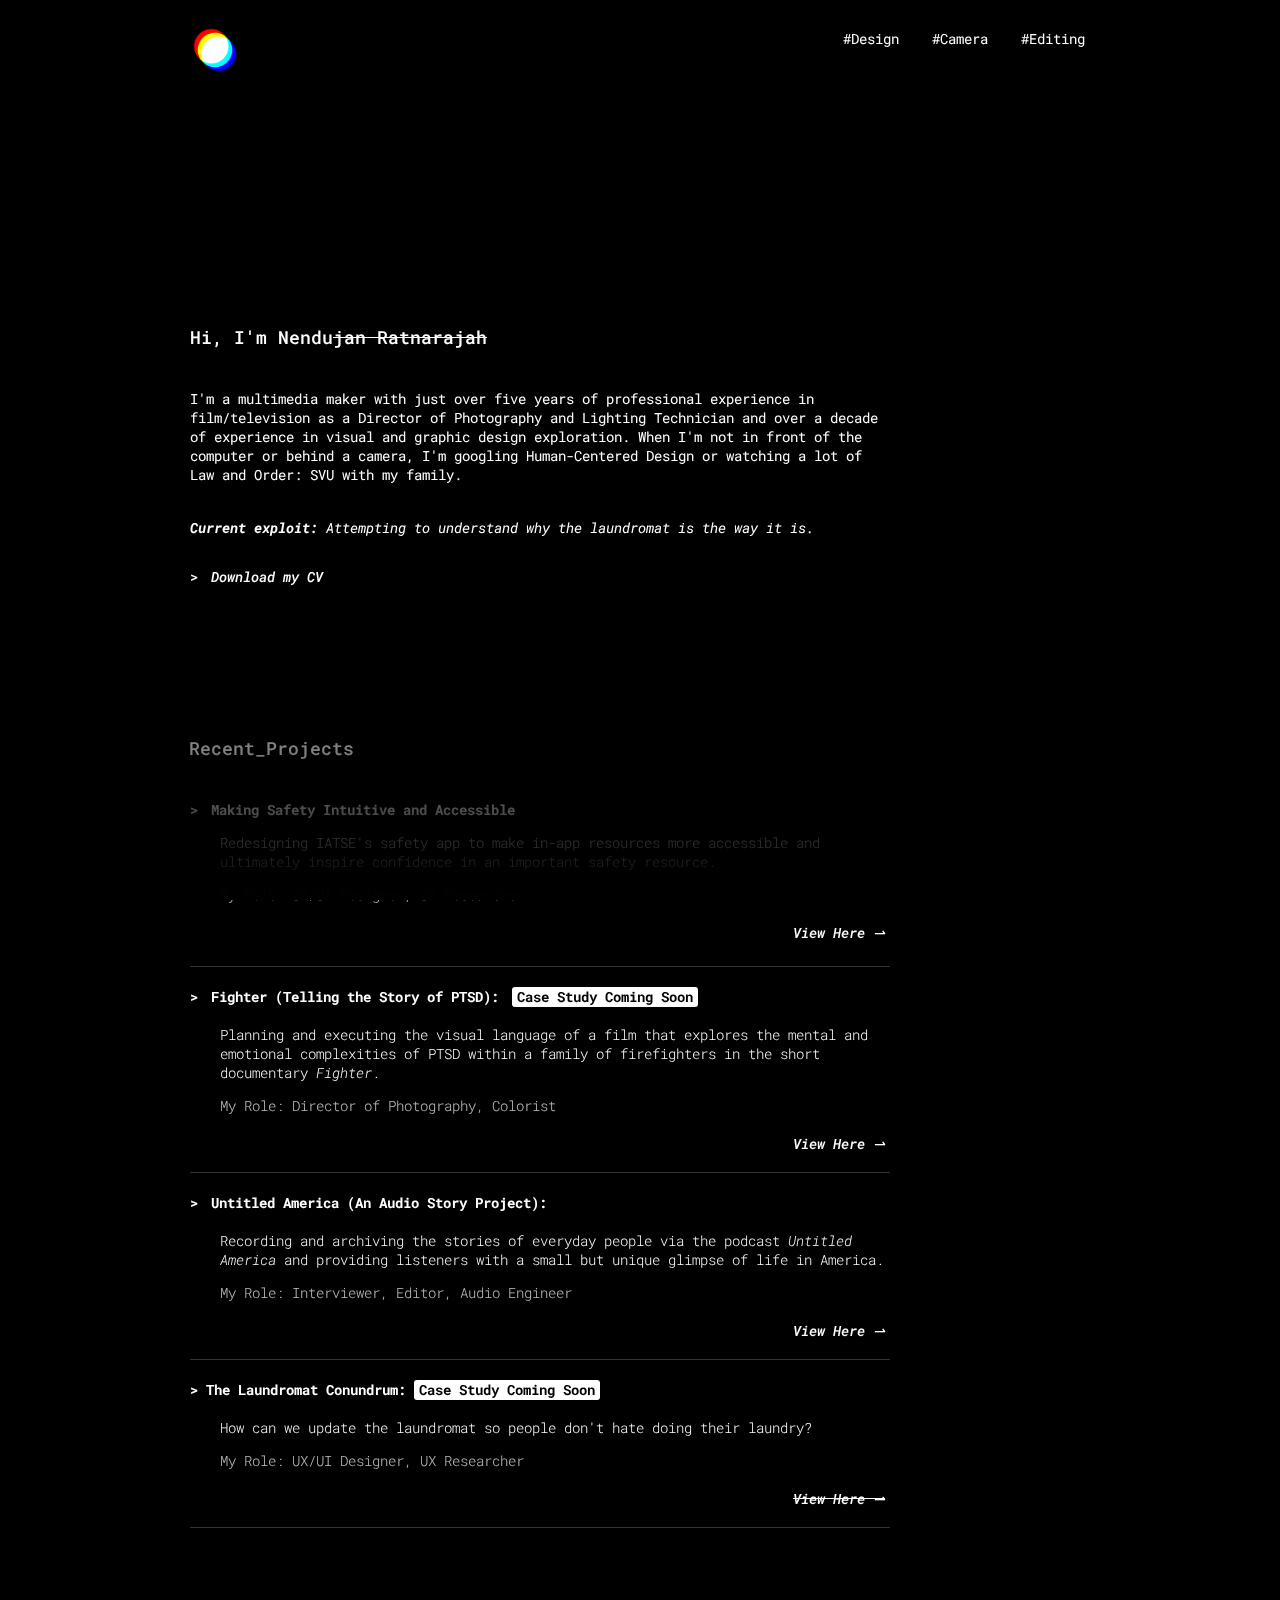
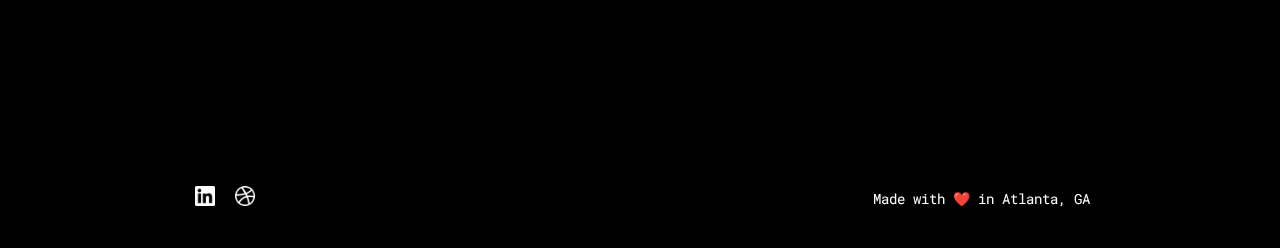
==== index.html @ 7dadbd7d "disabled google analytics" ====
<!-- Don't mind my messy code. I'm learning, as we all are. Enjoy snooping! -->

<!DOCTYPE html>
<html lang="en">
<head>
	<meta charset="UTF-8">
	<meta name="viewport" content="width=device-width, initial-scale=1.0">
	<!-- FAVICON -->
	<link rel="apple-touch-icon" sizes="180x180" href="/apple-touch-icon.png">
	<link rel="icon" type="image/png" sizes="32x32" href="/favicon-32x32.png">
	<link rel="icon" type="image/png" sizes="16x16" href="/favicon-16x16.png">
	<link rel="manifest" href="/site.webmanifest">
	<meta name="msapplication-config" content="/browserconfig.xml" />
	<meta name="msapplication-TileColor" content="#ffffff">
	<meta name="theme-color" content="#ffffff">
	<!-- STYLES -->
	<link rel="stylesheet" type="text/css" href="/styles.css">
	<!-- FONTS -->
	<link rel="preconnect" href="https://fonts.googleapis.com">
	<link rel="preconnect" href="https://fonts.gstatic.com" crossorigin>
	<link href="https://fonts.googleapis.com/css2?family=Roboto+Mono:ital,wght@0,100;0,200;0,300;0,400;0,500;0,600;0,700;1,100;1,200;1,300;1,400;1,500;1,600;1,700&display=swap" rel="stylesheet">
	<title>Nendujan Ratnarajah</title> <!-- You can call me Nendu :) -->
</head>
<header>
	<nav class="navigation">
		<img src="./assets/img/logo/logo_full.png" alt="" class="logo disable">
		<ul class="nav-bar">
			<li class="nav-item"><a href="https://dribbble.com/nendu" class="nav-link" target="_blank">#Design</a></li>
			<li class="nav-item"><a href="https://nendujan.com/" class="nav-link" target="_blank">#Camera</a></li>
			<li class="nav-item"><a href="https://vimeo.com/615211522" class="nav-link" target="_blank">#Editing</a></li>
		</ul>
	</div>
</header>			
<body>
	<div class="container">
		<!-- Intro Section -->
		<div class="intro">
			<h2 class="heading">Hi, I'm Nendu<strike>jan Ratnarajah</strike></h2>
			<div class="description">
				<p class="intro-paragraph">I'm a multimedia maker with just over five years of professional experience in film/television as a Director of Photography and Lighting Technician and over a decade of experience in visual and graphic design exploration. When I'm not in front of the computer or behind a camera, I'm googling Human-Centered Design or watching a lot of Law and Order: SVU with my family.</p>
				<p class="current-exploit-paragraph"><strong>Current exploit:</strong> Attempting to understand why the laundromat is the way it is.</p>
				<p class="resume">> <a href="https://www.dropbox.com/s/9s5twt7p2u2m589/Nendujan_Ratnarajah_CV_2021.pdf?dl=0"><i>Download my CV</i></a></p>
			</div>
		</div>
		<!-- Recent Projects Section -->
		<div class="projects">
			<!-- Projects Heading -->
			<h3 class="heading-sub">Recent_Projects</h3>
			<!-- IATSE Safety App Redesign -->
			<div class="project-block">
				<h4 class="project-heading">&gt; <a href="https://nendu.notion.site/IATSE-Safety-App-Redesign-1991186360f94017a51302e759047520" target="_blank">Making Safety Intuitive and Accessible</a>
				<p class="project-description">Redesigning IATSE's safety app to make in-app resources more accessible and ultimately inspire confidence in an important safety resource.</p>
				<p class="project-role">My Role: UX/UI Designer, UX Researcher</p>
				<p class="view-direct"><a href="https://nendu.notion.site/IATSE-Safety-App-Redesign-1991186360f94017a51302e759047520" target="_blank">View Here ⇀</a></p>
			</div>
			<!-- Fighter -->
			<div class="project-block">
				<h4 class="project-heading">&gt; <a href="https://nendujan.com/fighter" target="_blank">Fighter (Telling the Story of PTSD):</a> <span class="coming-soon">Case Study Coming Soon</span></h4>
				<p class="project-description">Planning and executing the visual language of a film that explores the mental and emotional complexities of PTSD within a family of firefighters in the short documentary <i>Fighter</i>.</p>
				<p class="project-role">My Role: Director of Photography, Colorist</p>
				<p class="view-direct"><a href="https://nendujan.com/fighter" target="_blank">View Here ⇀</a></p>
			</div>
			<!-- Untitled America -->
			<div class="project-block">
				<h4 class="project-heading">&gt; <a href="https://anchor.fm/untitledamerica" target="_blank">Untitled America (An Audio Story Project):</a></h4>
				<p class="project-description">Recording and archiving the stories of everyday people via the podcast <i>Untitled America</i> and providing listeners with a small but unique glimpse of life in America.</p>
				<p class="project-role">My Role: Interviewer, Editor, Audio Engineer</p>
				<p class="view-direct"><a href="https://anchor.fm/untitledamerica" target="_blank">View Here ⇀</a></p>
			</div>
			<!-- The Laundromat Conundrum -->
			<div class="project-block">
				<h4 class="project-heading">&gt; The Laundromat Conundrum: <span class="coming-soon">Case Study Coming Soon</span></h4>
				<p class="project-description">How can we update the laundromat so people don't hate doing their laundry?</p>
				<p class="project-role">My Role: UX/UI Designer, UX Researcher</p>
				<p class="view-direct disable"><a href="#"><strike>View Here ⇀</strike></a></p>
			</div>
		</div>
		<!-- Footer Message -->
		<div class="post-script">
			<div class="social">
    			<a href="https://www.linkedin.com/in/nendujanratnarajah/" target="_blank" class="icons disable"><img src="./assets/img/social/linkedin.png"></a>
   				<a href="https://dribbble.com/nendu" target="_blank" class="icons disable"><img src="./assets/img/social/dribbble.png"></a>
			</div>
			<h2 class="post-script-message">Made with ❤️ in Atlanta, GA</h2>
		</div>
		<div class="fade-out"></div>
	</div>
</body>
</html>
---- styles.css ----
html {
	font-family: 'Roboto Mono', sans-serif;
}

a {
	text-decoration: none;
	color: #fff;
	border-radius: 3px;
	padding-left: 5px;
	padding-right: 5px;
	cursor: pointer;
	cursor: hand;
	-o-transition:.2s;
 	-ms-transition:.2s;
 	-moz-transition:.2s;
 	-webkit-transition:.2s;
 	/* ...and now for the proper property */
 	transition:.2s;
 	transition-timing-function: ease-in;
}

a:not(.disable):hover {
    background-color: #fff;
	color: #000;
	padding-bottom: 1px;
}

header {
	font-weight: 400;
	font-size: 14px;
	position: relative;
	display: block;
	max-width: 900px;
	-webkit-box-align: center;
	-ms-flex-align: center;
	align-items: center;
	margin: 0 auto;
}

.logo {
	width: 50px;
	height: 50px;
}

.navigation {
	display: flex;
	justify-content: space-between;
	align-items: center;
	margin-top: 25px;
}

.nav-bar {
	margin-top: -10px;
	padding: 0;
	list-style-type: none;

}

ul li:first-child {
	margin-left: 0px;
}

.nav-item {
	display: inline;
	text-align: right;
	margin-left: 15px;
}

body {
	background: #000;
	color: #fff;
}

.coming-soon {
	display: inline-block;
	background-color: white;
	color: black;
	padding-left: 5px;
	padding-right: 5px;
	padding-bottom: 1px;
	border-radius: 3px;
}

.view-direct {
	font-size: 14px;
	font-weight: 500;
	font-style: italic;
	text-align: right;
	padding-top: 5px;
	padding-bottom: 5px;
}

.container {
	position: relative;
	display: block;
	height: 70vh;
	max-width: 900px;
	min-height: 650px;
	-webkit-box-align: center;
	-ms-flex-align: center;
	align-items: center;
	margin: 0 auto;
}

.intro	{
	max-width: 700px;
	margin-top: 250px;
	margin-bottom: 150px;
	padding-top: 0px;
}

.projects {
	max-width: 700px;
	padding-bottom: 200px;
}

.intro-paragraph {
	padding-bottom: 20px;
	font-weight: 400;
	font-size: 14px;
}

.current-exploit-paragraph {
	font-style: italic;
	font-size: 14px;
}

.resume {
	margin-top: 30px;
	font-size: 14px;
	font-weight: 500;
}

.heading {
	position: static;
	display: block;
	background-color: black;
	font-size: 18px;
	font-weight: 500;
	mix-blend-mode: lighten;
	color: rgba(255, 255, 255, 1);
	margin-bottom: 40px;
}

.heading-sub {
	font-size: 18px;
	line-height: 24px;
	font-weight: 500;
	mix-blend-mode: lighten;
	color: rgba(255, 255, 255, 1);
	margin-left: -1px;
	margin-bottom: 40px;
}

.project-block {
	border-bottom: 1px solid rgba(255, 255, 255, 0.2);
	margin-bottom: 20px;
}

.project-heading {
	font-weight: 500px;
	font-size: 14px;
}

.project-description {
	margin-left: 30px;
	font-weight: 300;
	font-size: 14px;
}

.project-role {
	margin-left: 30px;
	color: hsla(0, 0%, 100%, 0.75);
	font-weight: 300;
	font-size: 14px;
}

.post-script {
	display: flex;
	justify-content: space-between;
	align-items: center;
	height: 100px;
	width: 100%;
	margin-bottom: 100px;
}

.social {
	align-items: left;
	padding: 0px;
	margin: 0px;
}

.icons img {
	max-width: 20px;
	height: auto;
}

.post-script-message {
	font-size: 14px;
	font-weight: 400;
}

.fade-out {
	position: fixed;
	left: 0;
	bottom: 0;
	height: 300px;
	width: 100%;
	background: -moz-linear-gradient(transparent, black); /* FF 3.6+ */  
    background: -ms-linear-gradient(transparent, black); /* IE10 */  
    background: -webkit-gradient(linear, left top, left bottom, color-stop(0%, #000000), color-stop(100%, #000000)); /* Safari 4+, Chrome 2+ */  
    background: -webkit-linear-gradient(transparent, black); /* Safari 5.1+, Chrome 10+ */  
    background: -o-linear-gradient(transparent, black); /* Opera 11.10 */  
    filter: progid:DXImageTransform.Microsoft.gradient(startColorstr='transparent', endColorstr=#000000); /* IE6 & IE7 */  
    -ms-filter: "progid:DXImageTransform.Microsoft.gradient(startColorstr='#000000', endColorstr=transparent)"; /* IE8+ */  
    background: linear-gradient(transparent, black); /* the standard */  
    z-index: 1;
    pointer-events: none;
}

/* Small Screen Devices */

@media (max-width: 320px) {

	.coming-soon {
		display: block;
		width:  65%;
	}

	.post-script {
		display: block;
		text-align: center;
	}

	.social {
		float: none;
		display: inline-block;
		margin: 0 auto;
	}

	.post-script-message {
		float: none;
		display: inline-block;
	}
}

/* Medium Screen Devices */

@media (max-width: 768px) {

	header {
		font-size: 14px;
		font-weight: 500;
	}

	.logo {
		display: none;
	}

	li a {
		background-color: white;
		color: black;
	}

	.navigation {
		justify-content: center;
	}
	
	.coming-soon {
		margin-left: 25px !important;
	}

}

@media (max-width: 960px) {

	.navigation {
		margin-right: 25px;
	}

	ul {
		text-align: center;
	}

	.container {
		max-width: 90vw;
	}

	.coming-soon {
		margin-left: 0px;
		margin-top: 20px;
		margin-bottom: 0px;
	}

	.intro {
		margin-bottom: 100px;
	}

	.projects {
		max-width: 90vw;
	}

	.project-description {
		margin-left: 25px;
	}

	.project-role {
		margin-left: 25px;
	}

}
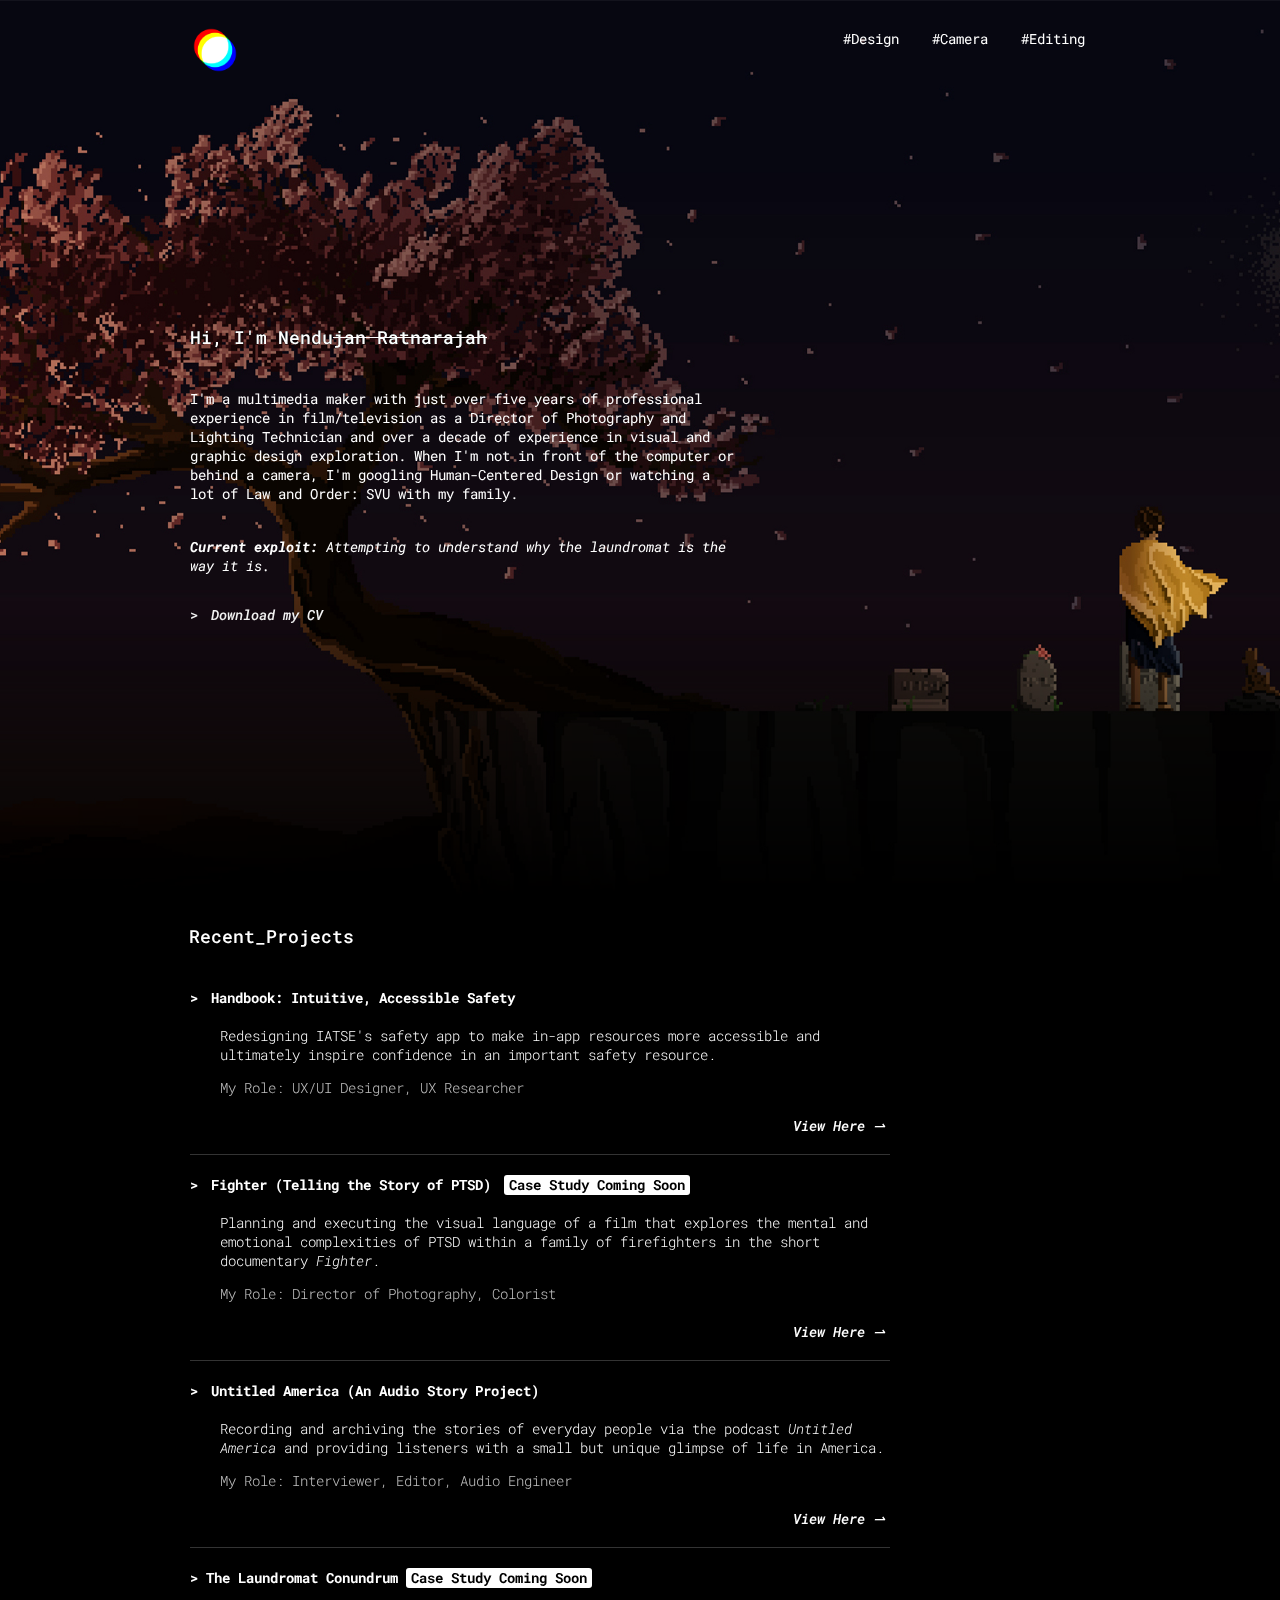
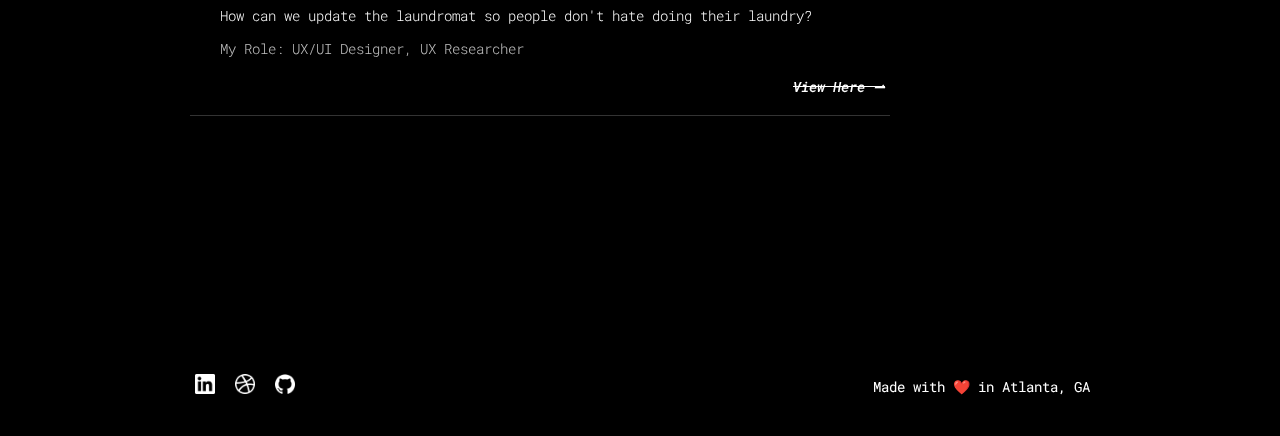
==== commit a7bc1c3a: "Background graphic added, github footer link added, intro width adjusted, IATSE case study title adj" ====
--- a/index.html
+++ b/index.html
@@ -21,69 +21,72 @@
 	<link href="https://fonts.googleapis.com/css2?family=Roboto+Mono:ital,wght@0,100;0,200;0,300;0,400;0,500;0,600;0,700;1,100;1,200;1,300;1,400;1,500;1,600;1,700&display=swap" rel="stylesheet">
 	<title>Nendujan Ratnarajah</title> <!-- You can call me Nendu :) -->
 </head>
-<header>
-	<nav class="navigation">
-		<img src="./assets/img/logo/logo_full.png" alt="" class="logo disable">
-		<ul class="nav-bar">
-			<li class="nav-item"><a href="https://dribbble.com/nendu" class="nav-link" target="_blank">#Design</a></li>
-			<li class="nav-item"><a href="https://nendujan.com/" class="nav-link" target="_blank">#Camera</a></li>
-			<li class="nav-item"><a href="https://vimeo.com/615211522" class="nav-link" target="_blank">#Editing</a></li>
-		</ul>
-	</div>
-</header>			
-<body>
-	<div class="container">
-		<!-- Intro Section -->
-		<div class="intro">
-			<h2 class="heading">Hi, I'm Nendu<strike>jan Ratnarajah</strike></h2>
-			<div class="description">
-				<p class="intro-paragraph">I'm a multimedia maker with just over five years of professional experience in film/television as a Director of Photography and Lighting Technician and over a decade of experience in visual and graphic design exploration. When I'm not in front of the computer or behind a camera, I'm googling Human-Centered Design or watching a lot of Law and Order: SVU with my family.</p>
-				<p class="current-exploit-paragraph"><strong>Current exploit:</strong> Attempting to understand why the laundromat is the way it is.</p>
-				<p class="resume">> <a href="https://www.dropbox.com/s/9s5twt7p2u2m589/Nendujan_Ratnarajah_CV_2021.pdf?dl=0"><i>Download my CV</i></a></p>
+<div class="bg_graphic">
+	<header>
+		<nav class="navigation">
+			<img src="./assets/img/logo/logo_full.png" alt="" class="logo disable">
+			<ul class="nav-bar">
+				<li class="nav-item"><a href="https://dribbble.com/nendu" class="link nav-link" target="_blank">#Design</a></li>
+				<li class="nav-item"><a href="https://nendujan.com/" class="link nav-link" target="_blank">#Camera</a></li>
+				<li class="nav-item"><a href="https://vimeo.com/615211522" class="link nav-link" target="_blank">#Editing</a></li>
+			</ul>
+		</nav>
+	</header>			
+	<body>
+		<div class="container">
+			<!-- Intro Section -->
+			<div class="intro">
+				<h2 class="heading">Hi, I'm Nendu<strike>jan Ratnarajah</strike></h2>
+				<div class="description">
+					<p class="intro-paragraph">I'm a multimedia maker with just over five years of professional experience in film/television as a Director of Photography and Lighting Technician and over a decade of experience in visual and graphic design exploration. When I'm not in front of the computer or behind a camera, I'm googling Human-Centered Design or watching a lot of Law and Order: SVU with my family.</p>
+					<p class="current-exploit-paragraph"><strong>Current exploit:</strong> Attempting to understand why the laundromat is the way it is.</p>
+					<p class="resume">> <a href="https://www.dropbox.com/s/9s5twt7p2u2m589/Nendujan_Ratnarajah_CV_2021.pdf?dl=0" class="link" target="_blank"><i>Download my CV</i></a></p>
+				</div>
 			</div>
+			<!-- Recent Projects Section -->
+			<div class="projects">
+				<!-- Projects Heading -->
+				<h3 class="heading-sub">Recent_Projects</h3>
+				<!-- IATSE Safety App Redesign -->
+				<div class="project-block">
+					<h4 class="project-heading">&gt; <a href="https://nendu.notion.site/IATSE-Safety-App-Redesign-1991186360f94017a51302e759047520" class="link" target="_blank">Handbook: Intuitive, Accessible Safety</a></h4>
+					<p class="project-description">Redesigning IATSE's safety app to make in-app resources more accessible and ultimately inspire confidence in an important safety resource.</p>
+					<p class="project-role">My Role: UX/UI Designer, UX Researcher</p>
+					<p class="view-direct"><a href="https://nendu.notion.site/IATSE-Safety-App-Redesign-1991186360f94017a51302e759047520" class="link" target="_blank">View Here ⇀</a></p>
+				</div>
+				<!-- Fighter -->
+				<div class="project-block">
+					<h4 class="project-heading">&gt; <a href="https://nendujan.com/fighter" class="link" target="_blank">Fighter (Telling the Story of PTSD)</a> <span class="coming-soon">Case Study Coming Soon</span></h4>
+					<p class="project-description">Planning and executing the visual language of a film that explores the mental and emotional complexities of PTSD within a family of firefighters in the short documentary <i>Fighter</i>.</p>
+					<p class="project-role">My Role: Director of Photography, Colorist</p>
+					<p class="view-direct"><a href="https://nendujan.com/fighter" class="link" target="_blank">View Here ⇀</a></p>
+				</div>
+				<!-- Untitled America -->
+				<div class="project-block">
+					<h4 class="project-heading">&gt; <a href="https://anchor.fm/untitledamerica" class="link" target="_blank">Untitled America (An Audio Story Project)</a></h4>
+					<p class="project-description">Recording and archiving the stories of everyday people via the podcast <i>Untitled America</i> and providing listeners with a small but unique glimpse of life in America.</p>
+					<p class="project-role">My Role: Interviewer, Editor, Audio Engineer</p>
+					<p class="view-direct"><a href="https://anchor.fm/untitledamerica" class="link" target="_blank">View Here ⇀</a></p>
+				</div>
+				<!-- The Laundromat Conundrum -->
+				<div class="project-block">
+					<h4 class="project-heading">&gt; The Laundromat Conundrum <span class="coming-soon">Case Study Coming Soon</span></h4>
+					<p class="project-description">How can we update the laundromat so people don't hate doing their laundry?</p>
+					<p class="project-role">My Role: UX/UI Designer, UX Researcher</p>
+					<p class="view-direct disable"><a href="#" class="link"><strike>View Here ⇀</strike></a></p>
+				</div>
+			</div>
+			<!-- Footer Message -->
+			<div class="post-script">
+				<div class="social">
+					<a href="https://www.linkedin.com/in/nendujanratnarajah/" target="_blank" class="link icons disable"><img src="./assets/img/social/linkedin.png"></a>
+					<a href="https://dribbble.com/nendu" target="_blank" class="link icons disable"><img src="./assets/img/social/dribbble.png"></a>
+					<a href="https://github.com/chromaticabrr7" target="_blank" class="link icons disable"><img src="./assets/img/social/github.png"></a>
+				</div>
+				<h2 class="post-script-message">Made with ❤️ in Atlanta, GA</h2>
+			</div>
+			<div class="fade-out"></div>
 		</div>
-		<!-- Recent Projects Section -->
-		<div class="projects">
-			<!-- Projects Heading -->
-			<h3 class="heading-sub">Recent_Projects</h3>
-			<!-- IATSE Safety App Redesign -->
-			<div class="project-block">
-				<h4 class="project-heading">&gt; <a href="https://nendu.notion.site/IATSE-Safety-App-Redesign-1991186360f94017a51302e759047520" target="_blank">Making Safety Intuitive and Accessible</a>
-				<p class="project-description">Redesigning IATSE's safety app to make in-app resources more accessible and ultimately inspire confidence in an important safety resource.</p>
-				<p class="project-role">My Role: UX/UI Designer, UX Researcher</p>
-				<p class="view-direct"><a href="https://nendu.notion.site/IATSE-Safety-App-Redesign-1991186360f94017a51302e759047520" target="_blank">View Here ⇀</a></p>
-			</div>
-			<!-- Fighter -->
-			<div class="project-block">
-				<h4 class="project-heading">&gt; <a href="https://nendujan.com/fighter" target="_blank">Fighter (Telling the Story of PTSD):</a> <span class="coming-soon">Case Study Coming Soon</span></h4>
-				<p class="project-description">Planning and executing the visual language of a film that explores the mental and emotional complexities of PTSD within a family of firefighters in the short documentary <i>Fighter</i>.</p>
-				<p class="project-role">My Role: Director of Photography, Colorist</p>
-				<p class="view-direct"><a href="https://nendujan.com/fighter" target="_blank">View Here ⇀</a></p>
-			</div>
-			<!-- Untitled America -->
-			<div class="project-block">
-				<h4 class="project-heading">&gt; <a href="https://anchor.fm/untitledamerica" target="_blank">Untitled America (An Audio Story Project):</a></h4>
-				<p class="project-description">Recording and archiving the stories of everyday people via the podcast <i>Untitled America</i> and providing listeners with a small but unique glimpse of life in America.</p>
-				<p class="project-role">My Role: Interviewer, Editor, Audio Engineer</p>
-				<p class="view-direct"><a href="https://anchor.fm/untitledamerica" target="_blank">View Here ⇀</a></p>
-			</div>
-			<!-- The Laundromat Conundrum -->
-			<div class="project-block">
-				<h4 class="project-heading">&gt; The Laundromat Conundrum: <span class="coming-soon">Case Study Coming Soon</span></h4>
-				<p class="project-description">How can we update the laundromat so people don't hate doing their laundry?</p>
-				<p class="project-role">My Role: UX/UI Designer, UX Researcher</p>
-				<p class="view-direct disable"><a href="#"><strike>View Here ⇀</strike></a></p>
-			</div>
-		</div>
-		<!-- Footer Message -->
-		<div class="post-script">
-			<div class="social">
-    			<a href="https://www.linkedin.com/in/nendujanratnarajah/" target="_blank" class="icons disable"><img src="./assets/img/social/linkedin.png"></a>
-   				<a href="https://dribbble.com/nendu" target="_blank" class="icons disable"><img src="./assets/img/social/dribbble.png"></a>
-			</div>
-			<h2 class="post-script-message">Made with ❤️ in Atlanta, GA</h2>
-		</div>
-		<div class="fade-out"></div>
-	</div>
-</body>
+	</body>
+</div>
 </html>--- a/styles.css
+++ b/styles.css
@@ -1,8 +1,17 @@
 html {
 	font-family: 'Roboto Mono', sans-serif;
-}
-
-a {
+	height: 100%;
+}
+
+body {
+	margin: 0;
+	background: #000;
+	color: #fff;
+}
+
+/* Main Styles */
+
+a.link {
 	text-decoration: none;
 	color: #fff;
 	border-radius: 3px;
@@ -19,7 +28,7 @@
  	transition-timing-function: ease-in;
 }
 
-a:not(.disable):hover {
+a.link:not(.disable):hover {
     background-color: #fff;
 	color: #000;
 	padding-bottom: 1px;
@@ -37,6 +46,18 @@
 	margin: 0 auto;
 }
 
+#background-video {
+ 	width: 100vw;
+  	height: 100vh;
+  	object-fit: cover;
+  	position: fixed;
+  	left: 0;
+  	right: 0;
+  	top: 0;
+  	bottom: 0;
+  	z-index: -1;
+}
+
 .logo {
 	width: 50px;
 	height: 50px;
@@ -46,7 +67,7 @@
 	display: flex;
 	justify-content: space-between;
 	align-items: center;
-	margin-top: 25px;
+	padding-top: 25px;
 }
 
 .nav-bar {
@@ -64,11 +85,6 @@
 	display: inline;
 	text-align: right;
 	margin-left: 15px;
-}
-
-body {
-	background: #000;
-	color: #fff;
 }
 
 .coming-soon {
@@ -91,11 +107,7 @@
 }
 
 .container {
-	position: relative;
-	display: block;
-	height: 70vh;
 	max-width: 900px;
-	min-height: 650px;
 	-webkit-box-align: center;
 	-ms-flex-align: center;
 	align-items: center;
@@ -103,13 +115,14 @@
 }
 
 .intro	{
-	max-width: 700px;
+	max-width: 550px;
 	margin-top: 250px;
 	margin-bottom: 150px;
 	padding-top: 0px;
 }
 
 .projects {
+	margin-top: 300px;
 	max-width: 700px;
 	padding-bottom: 200px;
 }
@@ -218,6 +231,24 @@
     pointer-events: none;
 }
 
+.dark {
+	color: black !important;
+}
+
+a.button {
+	text-decoration: none;
+	color: black;
+	font-weight: 600;
+}
+
+.bg_graphic {
+	width: 100%;
+	height: 100vh;
+	background-image: url("/assets/img/bg/sakura.jpg");
+	background-size: cover;
+	background-position: center;
+}
+
 /* Small Screen Devices */
 
 @media (max-width: 320px) {
@@ -257,7 +288,7 @@
 		display: none;
 	}
 
-	li a {
+	li a.link {
 		background-color: white;
 		color: black;
 	}
@@ -273,6 +304,10 @@
 }
 
 @media (max-width: 960px) {
+
+	#background-video {
+		display: none;
+	}
 
 	.navigation {
 		margin-right: 25px;
@@ -308,4 +343,8 @@
 		margin-left: 25px;
 	}
 
+	.logo {
+		margin-left: 25px;
+	};
+
 }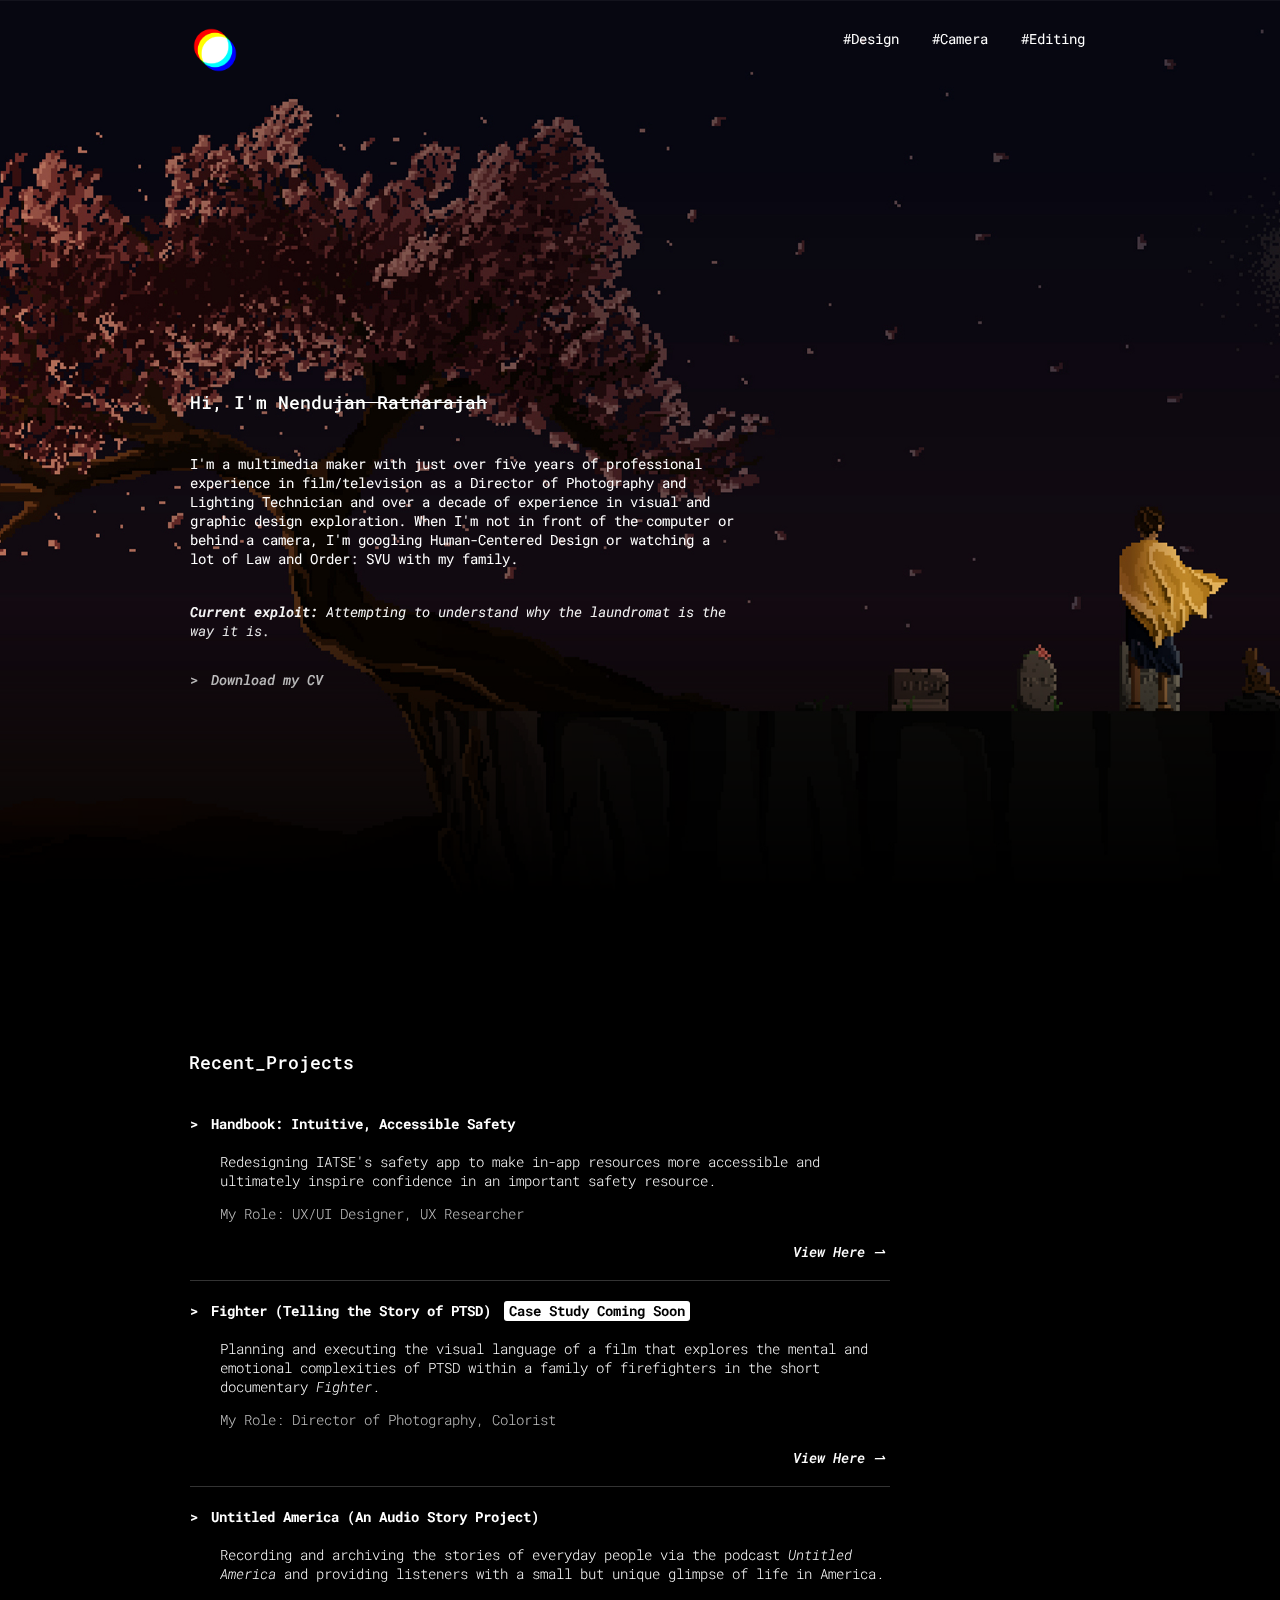
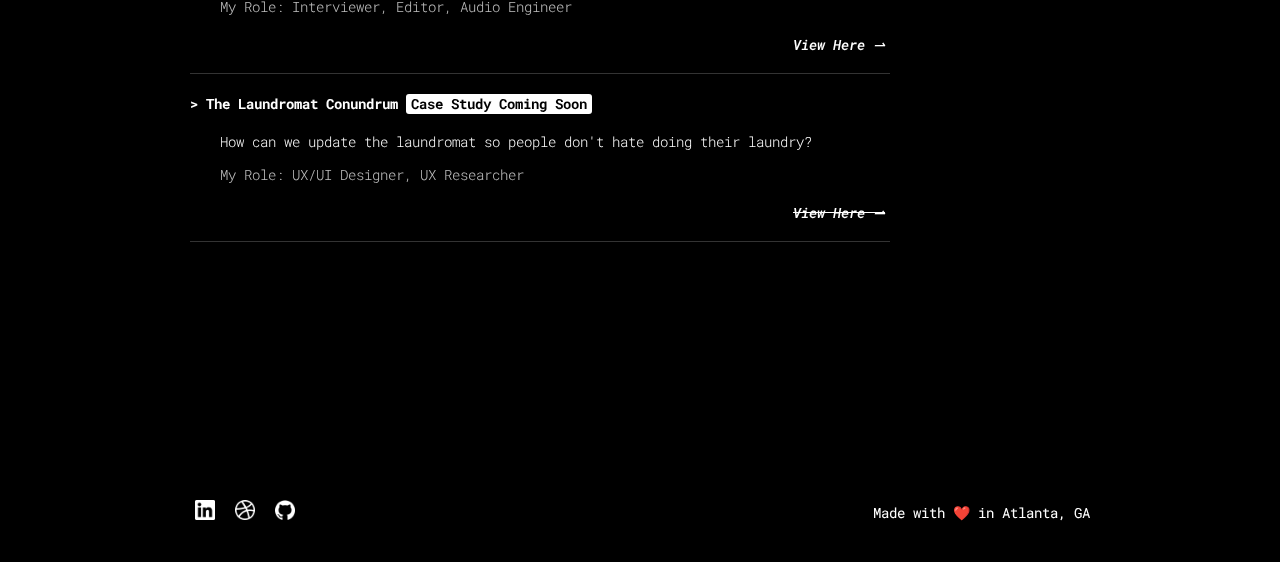
==== commit 9a4e3ff9: "Updated header and intro arrangement to fix recent projects overlapping on larger screens, intro mar" ====
--- a/index.html
+++ b/index.html
@@ -22,71 +22,71 @@
 	<title>Nendujan Ratnarajah</title> <!-- You can call me Nendu :) -->
 </head>
 <div class="bg_graphic">
-	<header>
-		<nav class="navigation">
-			<img src="./assets/img/logo/logo_full.png" alt="" class="logo disable">
-			<ul class="nav-bar">
-				<li class="nav-item"><a href="https://dribbble.com/nendu" class="link nav-link" target="_blank">#Design</a></li>
-				<li class="nav-item"><a href="https://nendujan.com/" class="link nav-link" target="_blank">#Camera</a></li>
-				<li class="nav-item"><a href="https://vimeo.com/615211522" class="link nav-link" target="_blank">#Editing</a></li>
-			</ul>
-		</nav>
-	</header>			
-	<body>
-		<div class="container">
-			<!-- Intro Section -->
-			<div class="intro">
-				<h2 class="heading">Hi, I'm Nendu<strike>jan Ratnarajah</strike></h2>
-				<div class="description">
-					<p class="intro-paragraph">I'm a multimedia maker with just over five years of professional experience in film/television as a Director of Photography and Lighting Technician and over a decade of experience in visual and graphic design exploration. When I'm not in front of the computer or behind a camera, I'm googling Human-Centered Design or watching a lot of Law and Order: SVU with my family.</p>
-					<p class="current-exploit-paragraph"><strong>Current exploit:</strong> Attempting to understand why the laundromat is the way it is.</p>
-					<p class="resume">> <a href="https://www.dropbox.com/s/9s5twt7p2u2m589/Nendujan_Ratnarajah_CV_2021.pdf?dl=0" class="link" target="_blank"><i>Download my CV</i></a></p>
-				</div>
+<header>
+	<nav class="navigation">
+		<img src="./assets/img/logo/logo_full.png" alt="" class="logo disable">
+		<ul class="nav-bar">
+			<li class="nav-item"><a href="https://dribbble.com/nendu" class="link nav-link" target="_blank">#Design</a></li>
+			<li class="nav-item"><a href="https://nendujan.com/" class="link nav-link" target="_blank">#Camera</a></li>
+			<li class="nav-item"><a href="https://vimeo.com/615211522" class="link nav-link" target="_blank">#Editing</a></li>
+		</ul>
+	</nav>
+	<!-- Intro Section -->
+	<div class="intro">
+		<h2 class="heading">Hi, I'm Nendu<strike>jan Ratnarajah</strike></h2>
+		<div class="description">
+			<p class="intro-paragraph">I'm a multimedia maker with just over five years of professional experience in film/television as a Director of Photography and Lighting Technician and over a decade of experience in visual and graphic design exploration. When I'm not in front of the computer or behind a camera, I'm googling Human-Centered Design or watching a lot of Law and Order: SVU with my family.</p>
+			<p class="current-exploit-paragraph"><strong>Current exploit:</strong> Attempting to understand why the laundromat is the way it is.</p>
+			<p class="resume">> <a href="https://www.dropbox.com/s/9s5twt7p2u2m589/Nendujan_Ratnarajah_CV_2021.pdf?dl=0" class="link" target="_blank"><i>Download my CV</i></a></p>
+		</div>
+	</div>
+</header>
+</div>			
+<body>
+	<div class="container">
+		<!-- Recent Projects Section -->
+		<div class="projects">
+			<!-- Projects Heading -->
+			<h3 class="heading-sub">Recent_Projects</h3>
+			<!-- IATSE Safety App Redesign -->
+			<div class="project-block">
+				<h4 class="project-heading">&gt; <a href="https://nendu.notion.site/IATSE-Safety-App-Redesign-1991186360f94017a51302e759047520" class="link" target="_blank">Handbook: Intuitive, Accessible Safety</a></h4>
+				<p class="project-description">Redesigning IATSE's safety app to make in-app resources more accessible and ultimately inspire confidence in an important safety resource.</p>
+				<p class="project-role">My Role: UX/UI Designer, UX Researcher</p>
+				<p class="view-direct"><a href="https://nendu.notion.site/IATSE-Safety-App-Redesign-1991186360f94017a51302e759047520" class="link" target="_blank">View Here ⇀</a></p>
 			</div>
-			<!-- Recent Projects Section -->
-			<div class="projects">
-				<!-- Projects Heading -->
-				<h3 class="heading-sub">Recent_Projects</h3>
-				<!-- IATSE Safety App Redesign -->
-				<div class="project-block">
-					<h4 class="project-heading">&gt; <a href="https://nendu.notion.site/IATSE-Safety-App-Redesign-1991186360f94017a51302e759047520" class="link" target="_blank">Handbook: Intuitive, Accessible Safety</a></h4>
-					<p class="project-description">Redesigning IATSE's safety app to make in-app resources more accessible and ultimately inspire confidence in an important safety resource.</p>
-					<p class="project-role">My Role: UX/UI Designer, UX Researcher</p>
-					<p class="view-direct"><a href="https://nendu.notion.site/IATSE-Safety-App-Redesign-1991186360f94017a51302e759047520" class="link" target="_blank">View Here ⇀</a></p>
-				</div>
-				<!-- Fighter -->
-				<div class="project-block">
-					<h4 class="project-heading">&gt; <a href="https://nendujan.com/fighter" class="link" target="_blank">Fighter (Telling the Story of PTSD)</a> <span class="coming-soon">Case Study Coming Soon</span></h4>
-					<p class="project-description">Planning and executing the visual language of a film that explores the mental and emotional complexities of PTSD within a family of firefighters in the short documentary <i>Fighter</i>.</p>
-					<p class="project-role">My Role: Director of Photography, Colorist</p>
-					<p class="view-direct"><a href="https://nendujan.com/fighter" class="link" target="_blank">View Here ⇀</a></p>
-				</div>
-				<!-- Untitled America -->
-				<div class="project-block">
-					<h4 class="project-heading">&gt; <a href="https://anchor.fm/untitledamerica" class="link" target="_blank">Untitled America (An Audio Story Project)</a></h4>
-					<p class="project-description">Recording and archiving the stories of everyday people via the podcast <i>Untitled America</i> and providing listeners with a small but unique glimpse of life in America.</p>
-					<p class="project-role">My Role: Interviewer, Editor, Audio Engineer</p>
-					<p class="view-direct"><a href="https://anchor.fm/untitledamerica" class="link" target="_blank">View Here ⇀</a></p>
-				</div>
-				<!-- The Laundromat Conundrum -->
-				<div class="project-block">
-					<h4 class="project-heading">&gt; The Laundromat Conundrum <span class="coming-soon">Case Study Coming Soon</span></h4>
-					<p class="project-description">How can we update the laundromat so people don't hate doing their laundry?</p>
-					<p class="project-role">My Role: UX/UI Designer, UX Researcher</p>
-					<p class="view-direct disable"><a href="#" class="link"><strike>View Here ⇀</strike></a></p>
-				</div>
+			<!-- Fighter -->
+			<div class="project-block">
+				<h4 class="project-heading">&gt; <a href="https://nendujan.com/fighter" class="link" target="_blank">Fighter (Telling the Story of PTSD)</a> <span class="coming-soon">Case Study Coming Soon</span></h4>
+				<p class="project-description">Planning and executing the visual language of a film that explores the mental and emotional complexities of PTSD within a family of firefighters in the short documentary <i>Fighter</i>.</p>
+				<p class="project-role">My Role: Director of Photography, Colorist</p>
+				<p class="view-direct"><a href="https://nendujan.com/fighter" class="link" target="_blank">View Here ⇀</a></p>
 			</div>
-			<!-- Footer Message -->
-			<div class="post-script">
-				<div class="social">
-					<a href="https://www.linkedin.com/in/nendujanratnarajah/" target="_blank" class="link icons disable"><img src="./assets/img/social/linkedin.png"></a>
-					<a href="https://dribbble.com/nendu" target="_blank" class="link icons disable"><img src="./assets/img/social/dribbble.png"></a>
-					<a href="https://github.com/chromaticabrr7" target="_blank" class="link icons disable"><img src="./assets/img/social/github.png"></a>
-				</div>
-				<h2 class="post-script-message">Made with ❤️ in Atlanta, GA</h2>
+			<!-- Untitled America -->
+			<div class="project-block">
+				<h4 class="project-heading">&gt; <a href="https://anchor.fm/untitledamerica" class="link" target="_blank">Untitled America (An Audio Story Project)</a></h4>
+				<p class="project-description">Recording and archiving the stories of everyday people via the podcast <i>Untitled America</i> and providing listeners with a small but unique glimpse of life in America.</p>
+				<p class="project-role">My Role: Interviewer, Editor, Audio Engineer</p>
+				<p class="view-direct"><a href="https://anchor.fm/untitledamerica" class="link" target="_blank">View Here ⇀</a></p>
 			</div>
-			<div class="fade-out"></div>
+			<!-- The Laundromat Conundrum -->
+			<div class="project-block">
+				<h4 class="project-heading">&gt; The Laundromat Conundrum <span class="coming-soon">Case Study Coming Soon</span></h4>
+				<p class="project-description">How can we update the laundromat so people don't hate doing their laundry?</p>
+				<p class="project-role">My Role: UX/UI Designer, UX Researcher</p>
+				<p class="view-direct disable"><a href="#" class="link"><strike>View Here ⇀</strike></a></p>
+			</div>
 		</div>
-	</body>
-</div>
+		<!-- Footer Message -->
+		<div class="post-script">
+			<div class="social">
+				<a href="https://www.linkedin.com/in/nendujanratnarajah/" target="_blank" class="link icons disable"><img src="./assets/img/social/linkedin.png"></a>
+				<a href="https://dribbble.com/nendu" target="_blank" class="link icons disable"><img src="./assets/img/social/dribbble.png"></a>
+				<a href="https://github.com/chromaticabrr7" target="_blank" class="link icons disable"><img src="./assets/img/social/github.png"></a>
+			</div>
+			<h2 class="post-script-message">Made with ❤️ in Atlanta, GA</h2>
+		</div>
+		<div class="fade-out"></div>
+	</div>
+</body>
 </html>--- a/styles.css
+++ b/styles.css
@@ -116,13 +116,13 @@
 
 .intro	{
 	max-width: 550px;
-	margin-top: 250px;
+	margin-top: 35vh;
 	margin-bottom: 150px;
 	padding-top: 0px;
 }
 
 .projects {
-	margin-top: 300px;
+	margin-top: 150px;
 	max-width: 700px;
 	padding-bottom: 200px;
 }
@@ -328,7 +328,9 @@
 	}
 
 	.intro {
-		margin-bottom: 100px;
+		max-width: 90vw;
+		margin: 0 auto;
+		margin-top: 250px;
 	}
 
 	.projects {
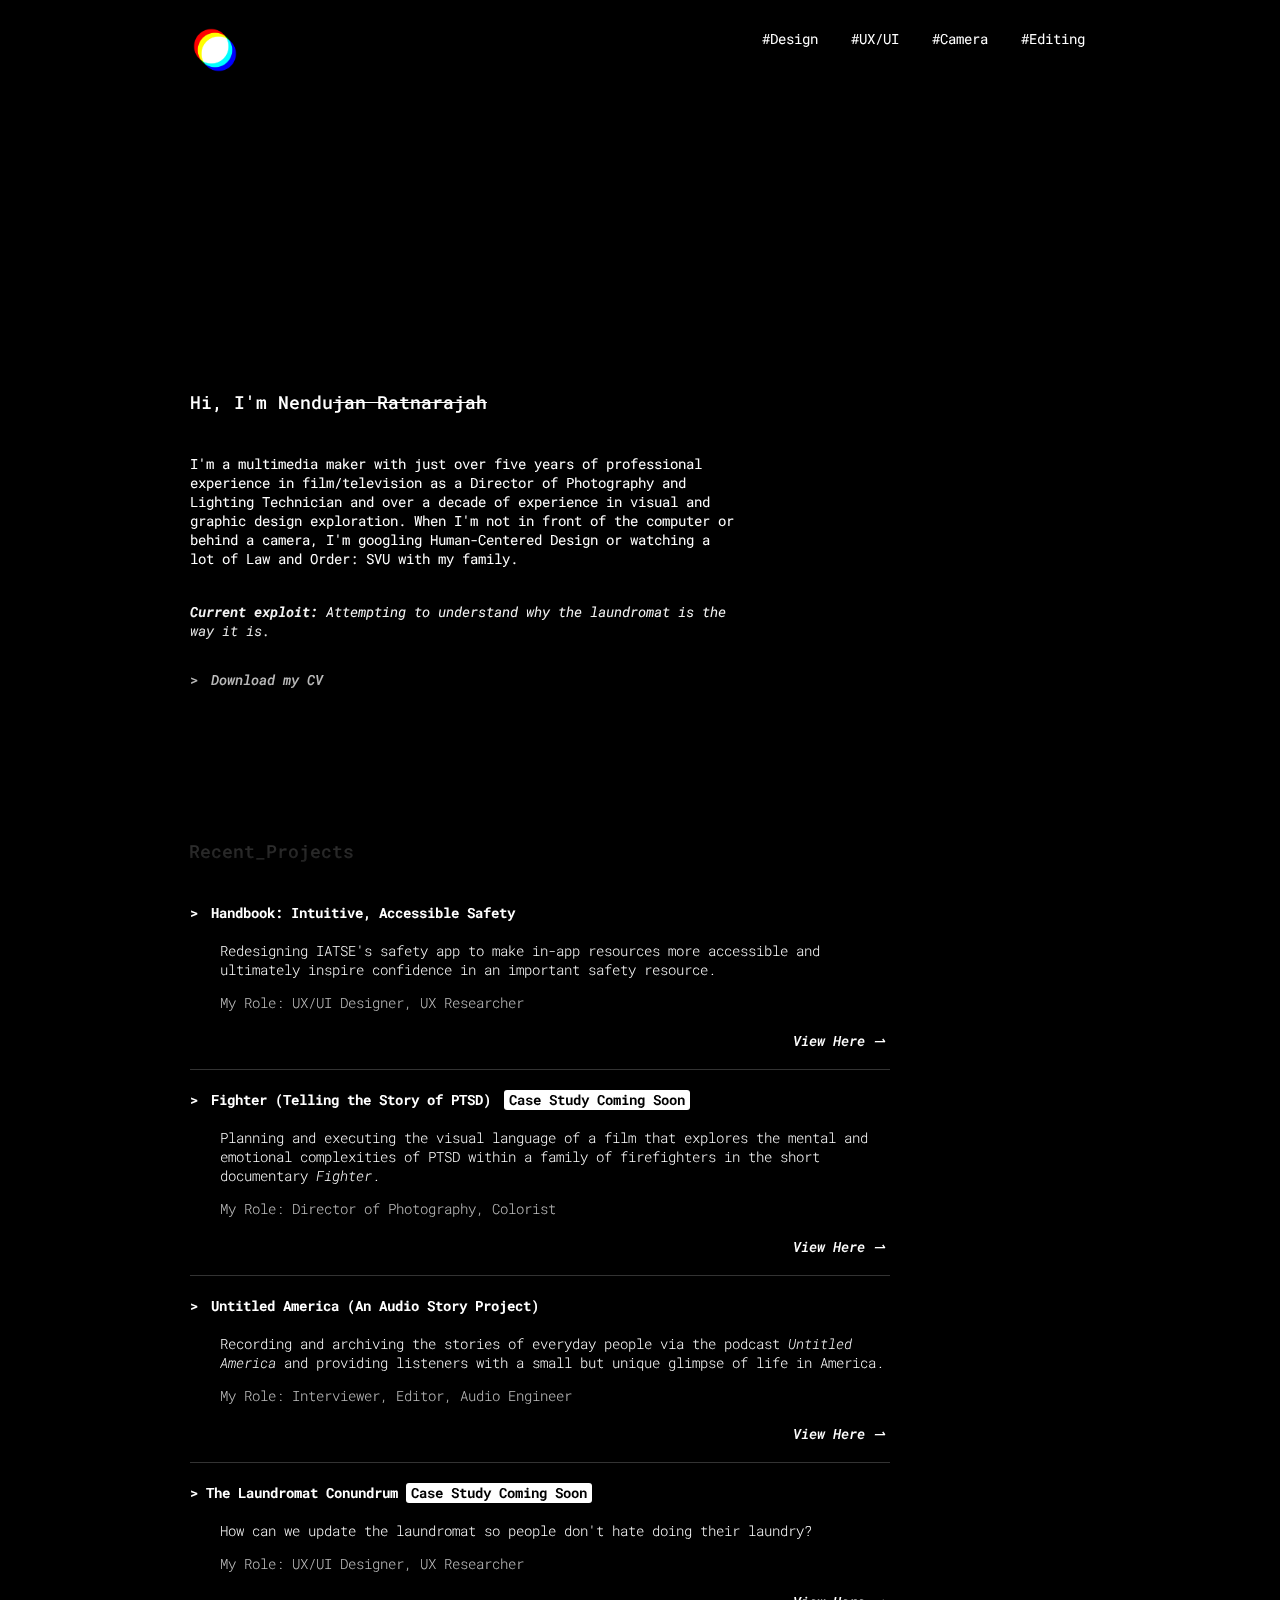
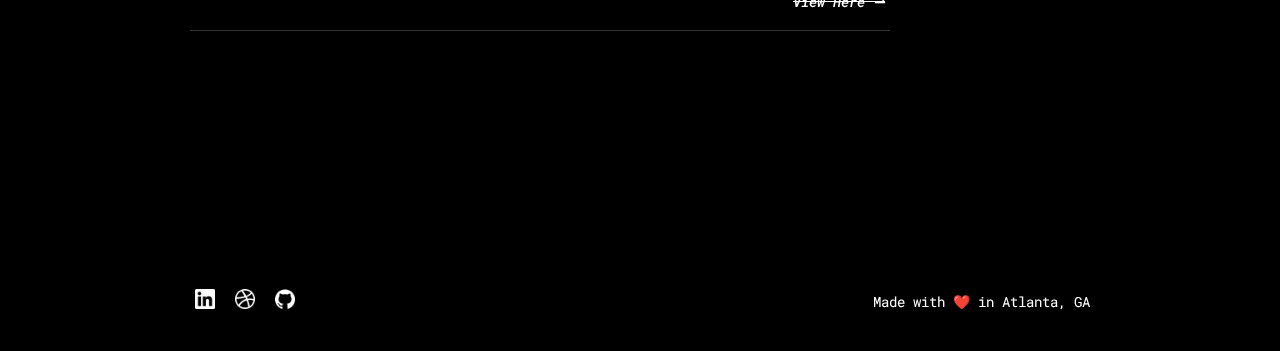
==== commit 53748440: "UX CASE STUDY AND LANDING PAGE" ====
--- a/index.html
+++ b/index.html
@@ -21,12 +21,12 @@
 	<link href="https://fonts.googleapis.com/css2?family=Roboto+Mono:ital,wght@0,100;0,200;0,300;0,400;0,500;0,600;0,700;1,100;1,200;1,300;1,400;1,500;1,600;1,700&display=swap" rel="stylesheet">
 	<title>Nendujan Ratnarajah</title> <!-- You can call me Nendu :) -->
 </head>
-<div class="bg_graphic">
 <header>
 	<nav class="navigation">
 		<img src="./assets/img/logo/logo_full.png" alt="" class="logo disable">
 		<ul class="nav-bar">
 			<li class="nav-item"><a href="https://dribbble.com/nendu" class="link nav-link" target="_blank">#Design</a></li>
+			<li class="nav-item"><a href="/ux/projects.html" class="link nav-link" target="_blank">#UX/UI</a></li>
 			<li class="nav-item"><a href="https://nendujan.com/" class="link nav-link" target="_blank">#Camera</a></li>
 			<li class="nav-item"><a href="https://vimeo.com/615211522" class="link nav-link" target="_blank">#Editing</a></li>
 		</ul>
@@ -50,10 +50,10 @@
 			<h3 class="heading-sub">Recent_Projects</h3>
 			<!-- IATSE Safety App Redesign -->
 			<div class="project-block">
-				<h4 class="project-heading">&gt; <a href="https://nendu.notion.site/IATSE-Safety-App-Redesign-1991186360f94017a51302e759047520" class="link" target="_blank">Handbook: Intuitive, Accessible Safety</a></h4>
+				<h4 class="project-heading">&gt; <a href="/ux/handbook.html" class="link" target="_blank">Handbook: Intuitive, Accessible Safety</a></h4>
 				<p class="project-description">Redesigning IATSE's safety app to make in-app resources more accessible and ultimately inspire confidence in an important safety resource.</p>
 				<p class="project-role">My Role: UX/UI Designer, UX Researcher</p>
-				<p class="view-direct"><a href="https://nendu.notion.site/IATSE-Safety-App-Redesign-1991186360f94017a51302e759047520" class="link" target="_blank">View Here ⇀</a></p>
+				<p class="view-direct"><a href="/ux/handbook.html" class="link" target="_blank">View Here ⇀</a></p>
 			</div>
 			<!-- Fighter -->
 			<div class="project-block">
@@ -87,6 +87,5 @@
 			<h2 class="post-script-message">Made with ❤️ in Atlanta, GA</h2>
 		</div>
 		<div class="fade-out"></div>
-	</div>
 </body>
 </html>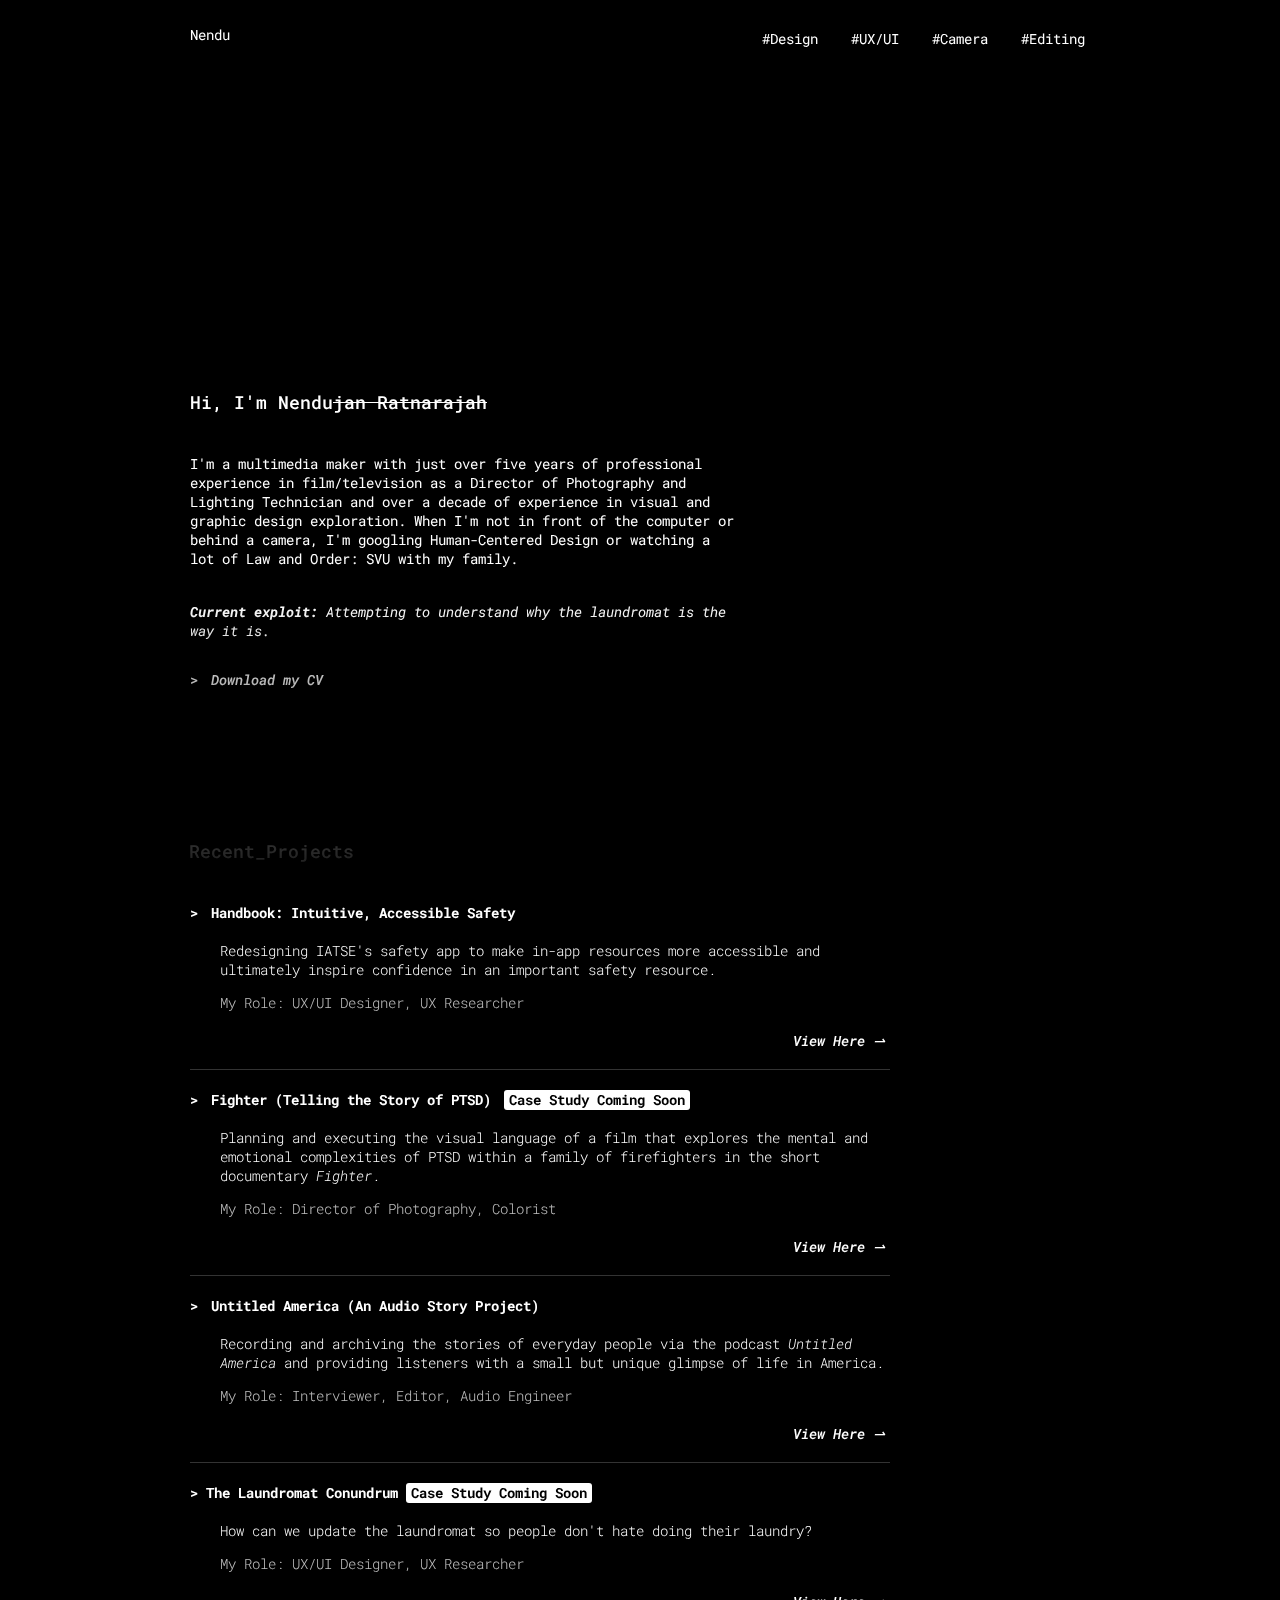
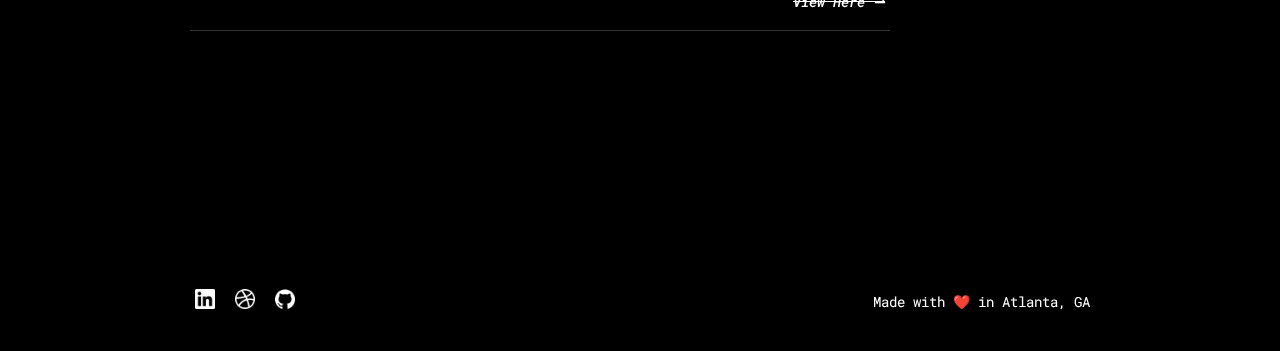
==== commit 952e2838: "small changes in logo on site" ====
--- a/index.html
+++ b/index.html
@@ -23,7 +23,7 @@
 </head>
 <header>
 	<nav class="navigation">
-		<img src="./assets/img/logo/logo_full.png" alt="" class="logo disable">
+		<div class="logo">Nendu</div>
 		<ul class="nav-bar">
 			<li class="nav-item"><a href="https://dribbble.com/nendu" class="link nav-link" target="_blank">#Design</a></li>
 			<li class="nav-item"><a href="/ux/projects.html" class="link nav-link" target="_blank">#UX/UI</a></li>
--- a/styles.css
+++ b/styles.css
@@ -309,10 +309,6 @@
 		display: none;
 	}
 
-	.navigation {
-		margin-right: 25px;
-	}
-
 	ul {
 		text-align: center;
 	}
